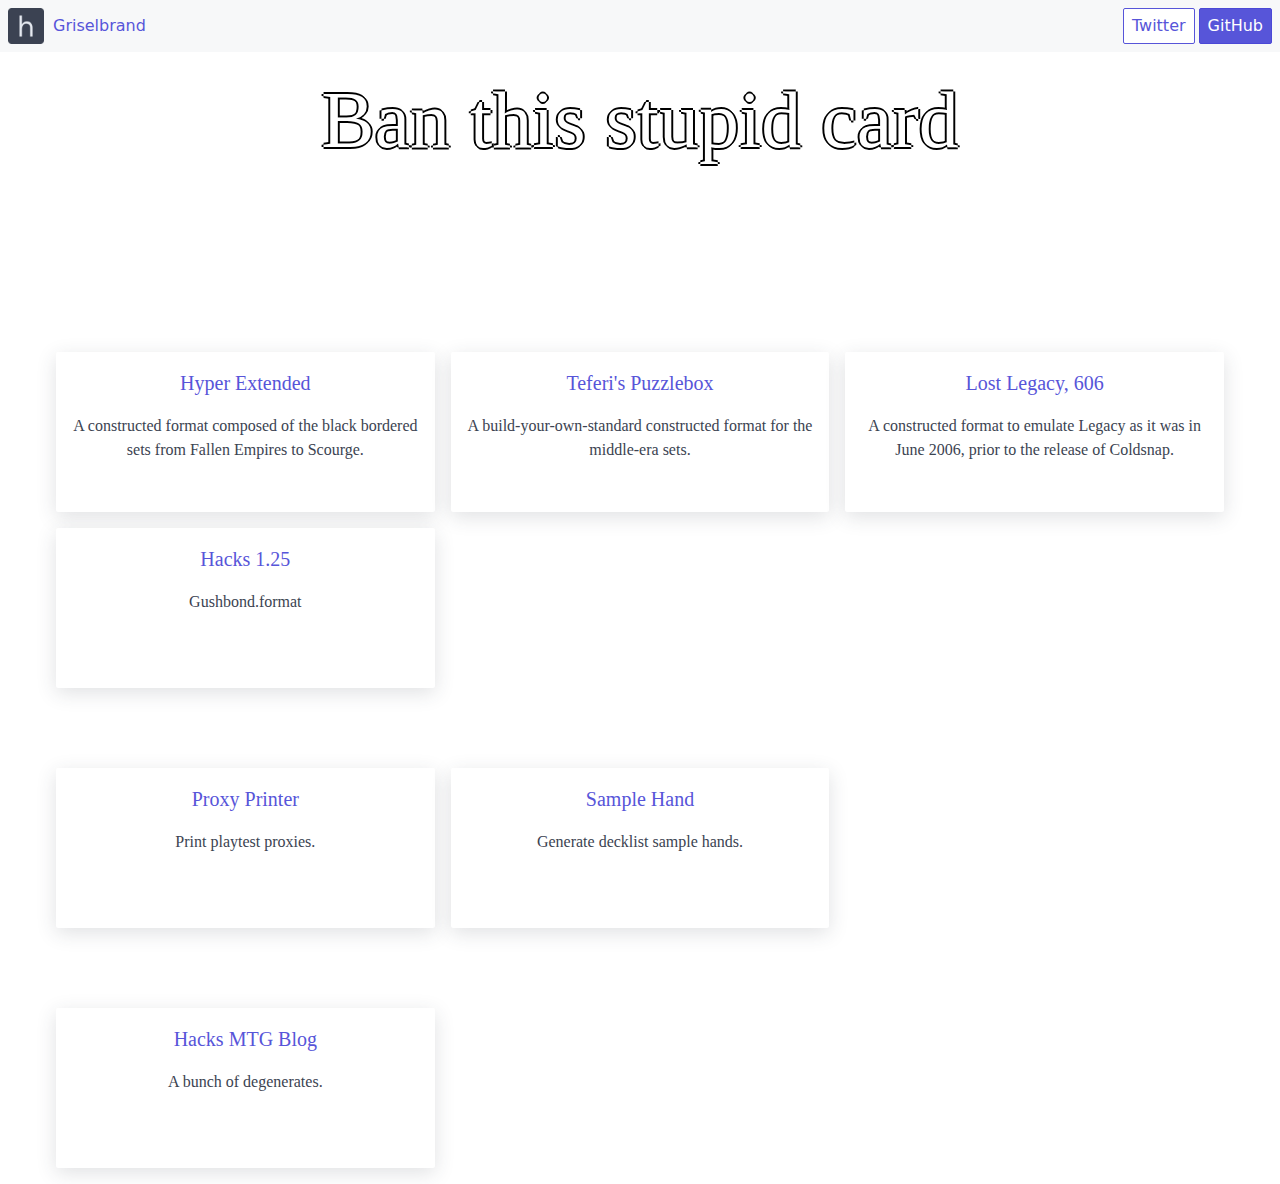
==== docs/index.html @ c2d28b84 "misc: add some links to the main page" ====
<html lang="en-US" class="light">

<head>
    <title>Ban Griselbrand</title>

    <link rel="apple-touch-icon" sizes="180x180" href="./apple-touch-icon.png">
    <link rel="icon" type="image/png" sizes="32x32" href="./favicon-32x32.png">
    <link rel="icon" type="image/png" sizes="16x16" href="./favicon-16x16.png">
    <link rel="manifest" href="./site.webmanifest">

    <meta charset="utf-8">
    <meta http-equiv="content-type" content="text/html; charset=utf-8">
    <meta name="author" content="haganbmj">
    <meta name="description" content="Griselbrand - Why is this dumb card still legal?">
    <meta name="keywords" content="mtg,Magic,Magic the Gathering,Griselbrand">
    <meta name="viewport" content="width=device-width, initial-scale=1.0">

    <meta name="twitter:title" content="Griselbrand">
    <meta name="twitter:creator" content="@haganbmj">
    <meta name="twitter:description" content="Why is this dumb card still legal?">
    <meta name="twitter:card" content="summary">
    
    <meta name="google-site-verification" content="erTQgv0Nrr6MtRSn3VpRcP_nlXKNQwuDUsMXksTIhSw">

    <link rel="stylesheet" type="text/css" href="./css/spectre.css">
    <link rel="stylesheet" type="text/css" href="./css/index.css">

    <style type="text/css">
    body {
        background-image: url('https://c1.scryfall.com/file/scryfall-cards/png/front/b/5/b51666ae-2aef-4cb1-9cd4-44aec81530f8.png');
        background-repeat: repeat;
        background-size: 10em auto;
        background-position: center;
    }

    #content #call {
        margin-bottom: 5rem;
    }

    .call-to-action {
        font-size: 5em;
        text-align: center;
        color: white;
        font-family: 'Comic Sans MS';
        text-shadow: -2px 0 black, 0 2px black, 2px 0 black, 0 -2px black;
    }

    #pages .column {
        padding: 0.4rem;
    }

    #pages .card {
        border: 0;
        box-shadow: 0 0.25rem 1rem rgba(48,55,66,.15);
        height: 100%;
        min-height: 8rem;
        font-family: 'Comic Sans MS';
    }

    #pages .column a {
        text-decoration: none;
    }

    #pages .column .card-body {
        color: var(--primary-text-color);
    }

    #content .columns {
        margin: 0 auto;
    }

    .section-title {
        /* color: white; */
        /* background: var(--grey-light-color); */
        opacity: 0;
    }
    </style>
</head>

<body>
    <header class="navbar bg-gray">
        <section class="navbar-section">
            <a href="/"><img class="navbar-icon" src="./android-chrome-192x192.png"></a>
            <a href="/" class="btn btn-link">Griselbrand</a>
            <!-- <a href="./sample-hand" class="btn ml-1">Sample Hand Generator</a>
            <a href="https://puzzlebox.griselbrand.com" class="btn ml-1">Teferi's Puzzle Box</a>
            <a href="https://hextended.com" class="btn ml-1">Hyper Extended</a> -->
        </section>
        <section class="navbar-section hide-sm">
            <a href="https://twitter.com/haganbmj" target="_blank" class="btn ml-1">Twitter</a>
            <a href="https://github.com/haganbmj/sample-hand" target="_blank" class="btn btn-primary ml-1">GitHub</a>
        </section>
    </header>

    <div id="content" class="container">
        <div id="call" class="columns">
            <div class="column col-12 col-sm-12">
                <div class="call-to-action">Ban this stupid card</div>
            </div>
        </div>

        <div id="pages" class="columns">
            <div id="formats" class="section-title s-rounded column col-12 h2">Formats</div>
            <div class="column col-4 col-sm-12">
                <a href="https://hextended.com">
                    <div class="card text-center">
                        <div class="card-header">
                            <span class="card-title h5">Hyper Extended</span>
                        </div>
                        <div class="card-body">
                            A constructed format composed of the black bordered sets from Fallen Empires to Scourge.
                        </div>
                    </div>
                </a>
            </div>

            <div class="column col-4 col-sm-12">
                <a href="https://puzzlebox.griselbrand.com">
                    <div class="card text-center">
                        <div class="card-header">
                            <span class="card-title h5">Teferi's Puzzlebox</span>
                        </div>
                        <div class="card-body">
                            A build-your-own-standard constructed format for the middle-era sets.
                        </div>
                    </div>
                </a>
            </div>

            <div class="column col-4 col-sm-12">
                <a href="http://606.griselbrand.com">
                    <div class="card text-center">
                        <div class="card-header">
                            <span class="card-title h5">Lost Legacy, 606</span>
                        </div>
                        <div class="card-body">
                            A constructed format to emulate Legacy as it was in June 2006, prior to the release of Coldsnap.
                        </div>
                    </div>
                </a>
            </div>

            <div class="column col-4 col-sm-12">
                <a href="./img/hacks125.png">
                    <div class="card text-center">
                        <div class="card-header">
                            <span class="card-title h5">Hacks 1.25</span>
                        </div>
                        <div class="card-body">
                            Gushbond.format
                        </div>
                    </div>
                </a>
            </div>

            <div id="tools" class="section-title s-rounded column col-12 h2">Tools</div>
            <div class="column col-4 col-sm-12">
                <a href="https://proxy.griselbrand.com">
                    <div class="card text-center">
                        <div class="card-header">
                            <span class="card-title h5">Proxy Printer</span>
                        </div>
                        <div class="card-body">
                            Print playtest proxies.
                        </div>
                    </div>
                </a>
            </div>

            <div class="column col-4 col-sm-12">
                <a href="./sample-hand">
                    <div class="card text-center">
                        <div class="card-header">
                            <span class="card-title h5">Sample Hand</span>
                        </div>
                        <div class="card-body">
                            Generate decklist sample hands.
                        </div>
                    </div>
                </a>
            </div>

            <div id="misc" class="section-title s-rounded column col-12 h2">Miscellaneous</div>
            <div class="column col-4 col-sm-12">
                <a href="http://hacksmtg.com">
                    <div class="card text-center">
                        <div class="card-header">
                            <span class="card-title h5">Hacks MTG Blog</span>
                        </div>
                        <div class="card-body">
                            A bunch of degenerates.
                        </div>
                    </div>
                </a>
            </div>
        </div>
    </div>
</body>

</html>
---- docs/css/index.css ----
html.light {
    /* Primary spectre color scheme */
    --primary-color: #5755d9;
    --secondary-color: #f1f1fc;
    --success-color: #32b643;
    --warning-color: #ffb700;
    --error-color: #e85600;
    --dark-color: #303742;
    --grey-dark-color: #66758c;
    --grey-color: #bcc3ce;
    --grey-light-color: #f7f8f9;
    --light-color: #fff;

    --primary-text-color: #3b4351;
}

.navbar {
    padding: .4rem;
}

.navbar-icon {
    height: 36px;
    width: auto;
}

#content {
    padding: .4rem;
    max-width: 1200px;
    margin: 0 auto;
}

#hand > .column {
    padding: 0;
}

img.card-image {
    border-radius: 4.75% / 3.5%;
}
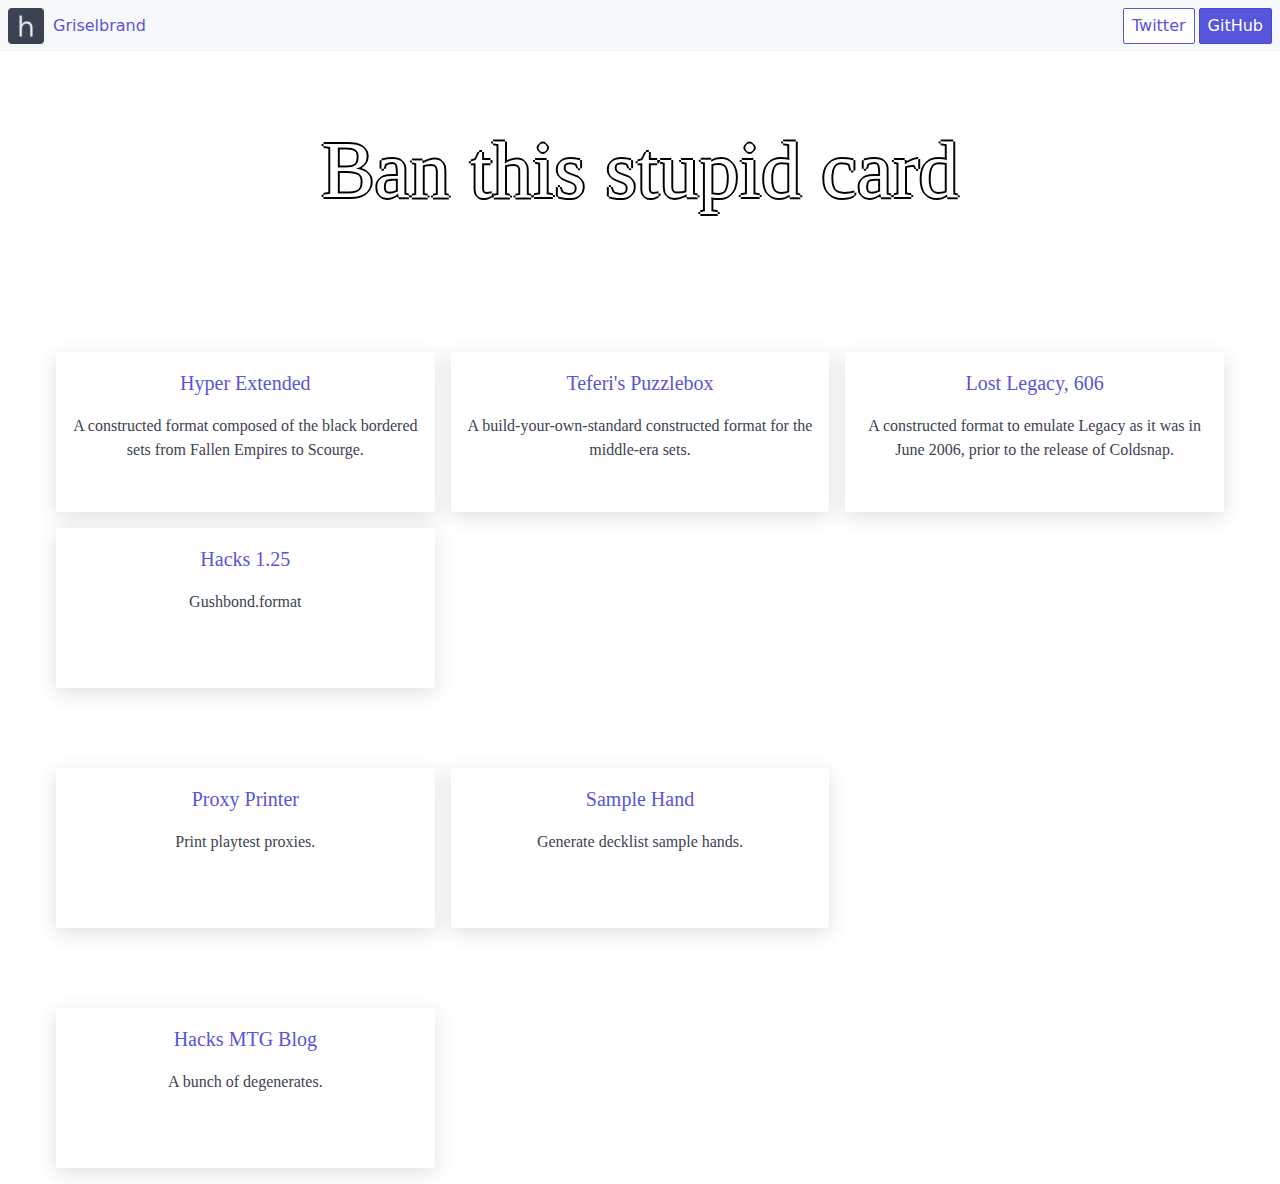
==== commit 1facf9d5: "misc: adjust margin on call to action" ====
--- a/docs/index.html
+++ b/docs/index.html
@@ -34,7 +34,8 @@
     }
 
     #content #call {
-        margin-bottom: 5rem;
+        margin-top: 2.5rem;
+        margin-bottom: 2.5rem;
     }
 
     .call-to-action {
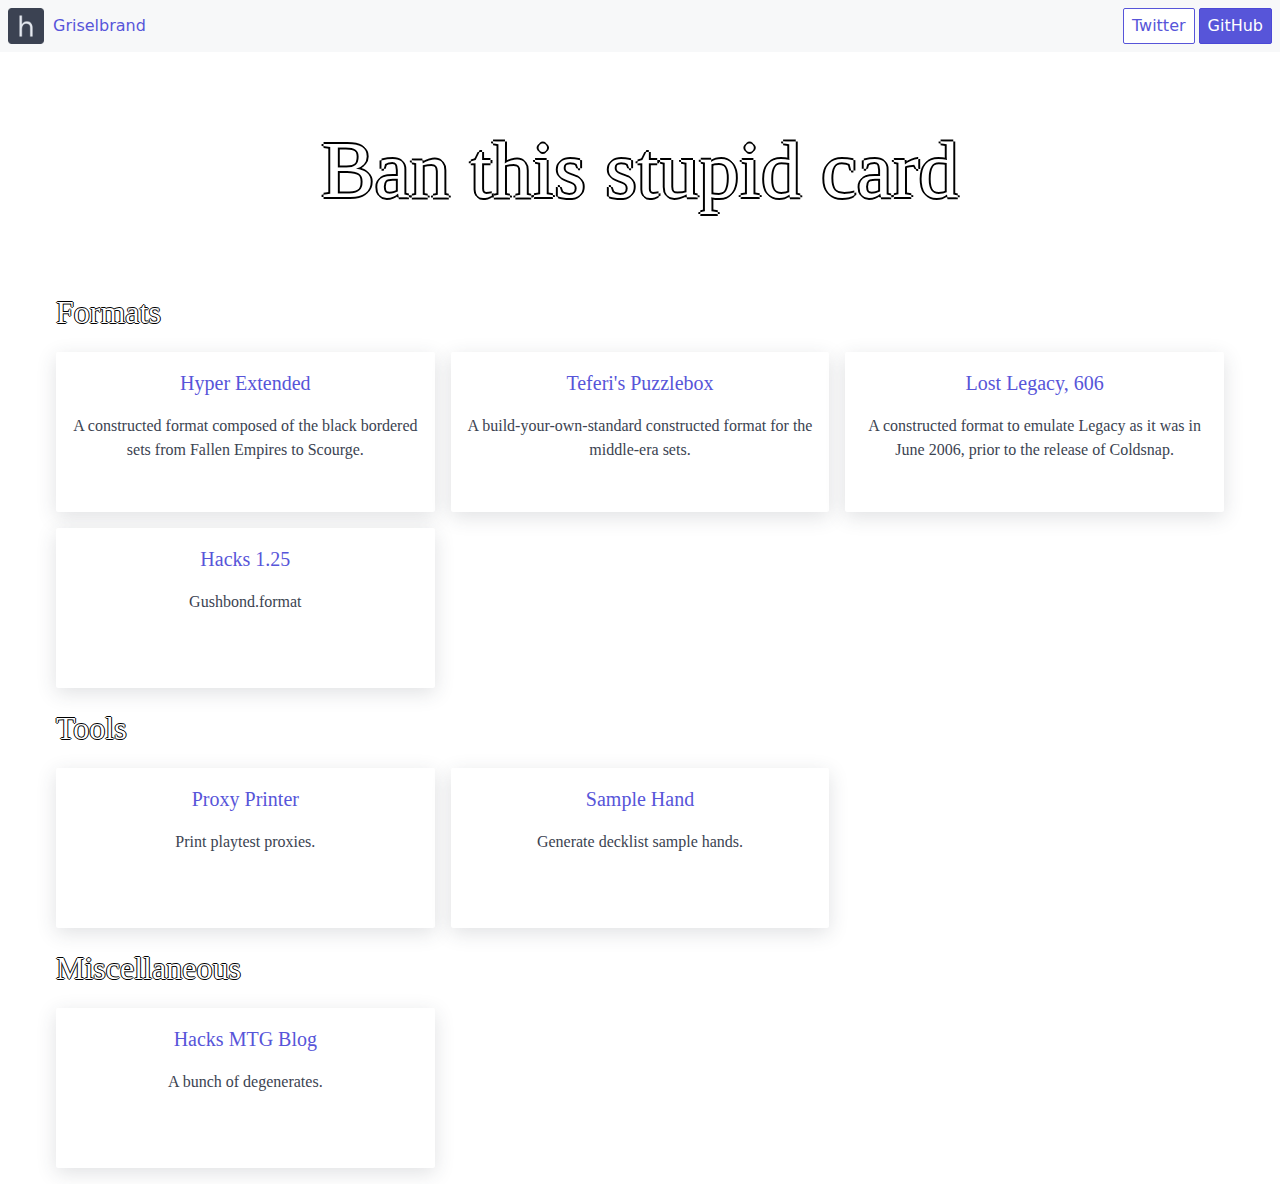
==== commit 7029ad00: "misc: display section titles" ====
--- a/docs/index.html
+++ b/docs/index.html
@@ -71,9 +71,11 @@
     }
 
     .section-title {
-        /* color: white; */
+        color: white;
+        font-family: 'Comic Sans MS';
+        text-shadow: -1px 0 black, 0 1px black, 1px 0 black, 0 -1px black;
         /* background: var(--grey-light-color); */
-        opacity: 0;
+        /* opacity: 0; */
     }
     </style>
 </head>
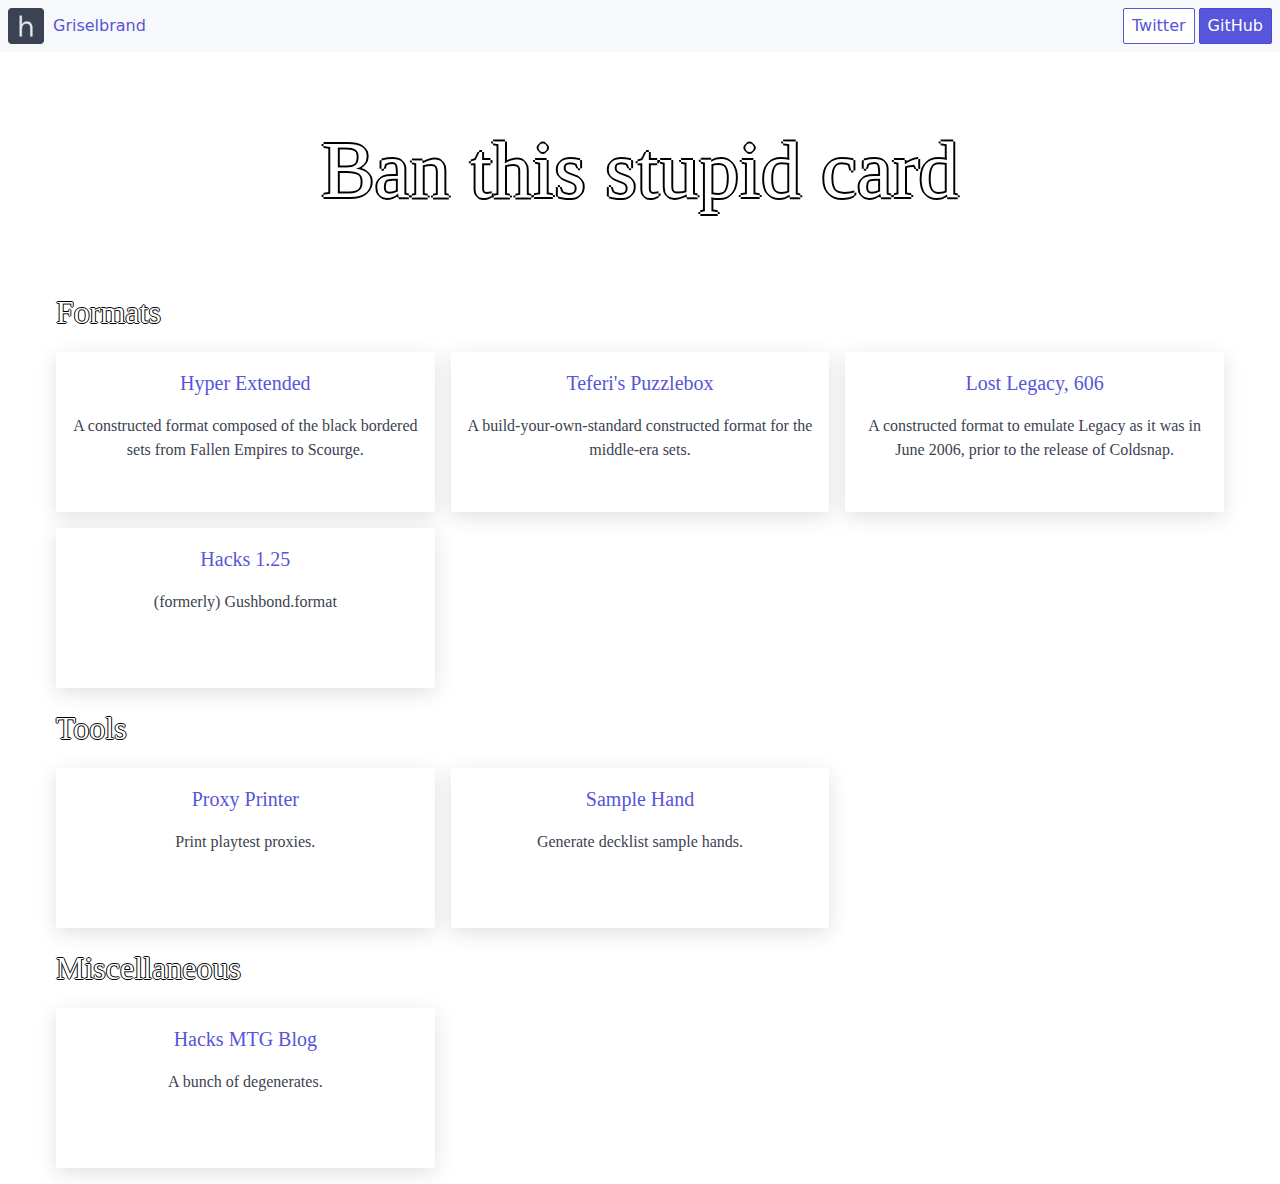
==== commit 909b968a: "misc: update hacks 1.25 rules again" ====
--- a/docs/index.html
+++ b/docs/index.html
@@ -144,13 +144,13 @@
             </div>
 
             <div class="column col-4 col-sm-12">
-                <a href="./img/hacks125.png">
+                <a href="./img/hacks125-3.png">
                     <div class="card text-center">
                         <div class="card-header">
                             <span class="card-title h5">Hacks 1.25</span>
                         </div>
                         <div class="card-body">
-                            Gushbond.format
+                            (formerly) Gushbond.format
                         </div>
                     </div>
                 </a>
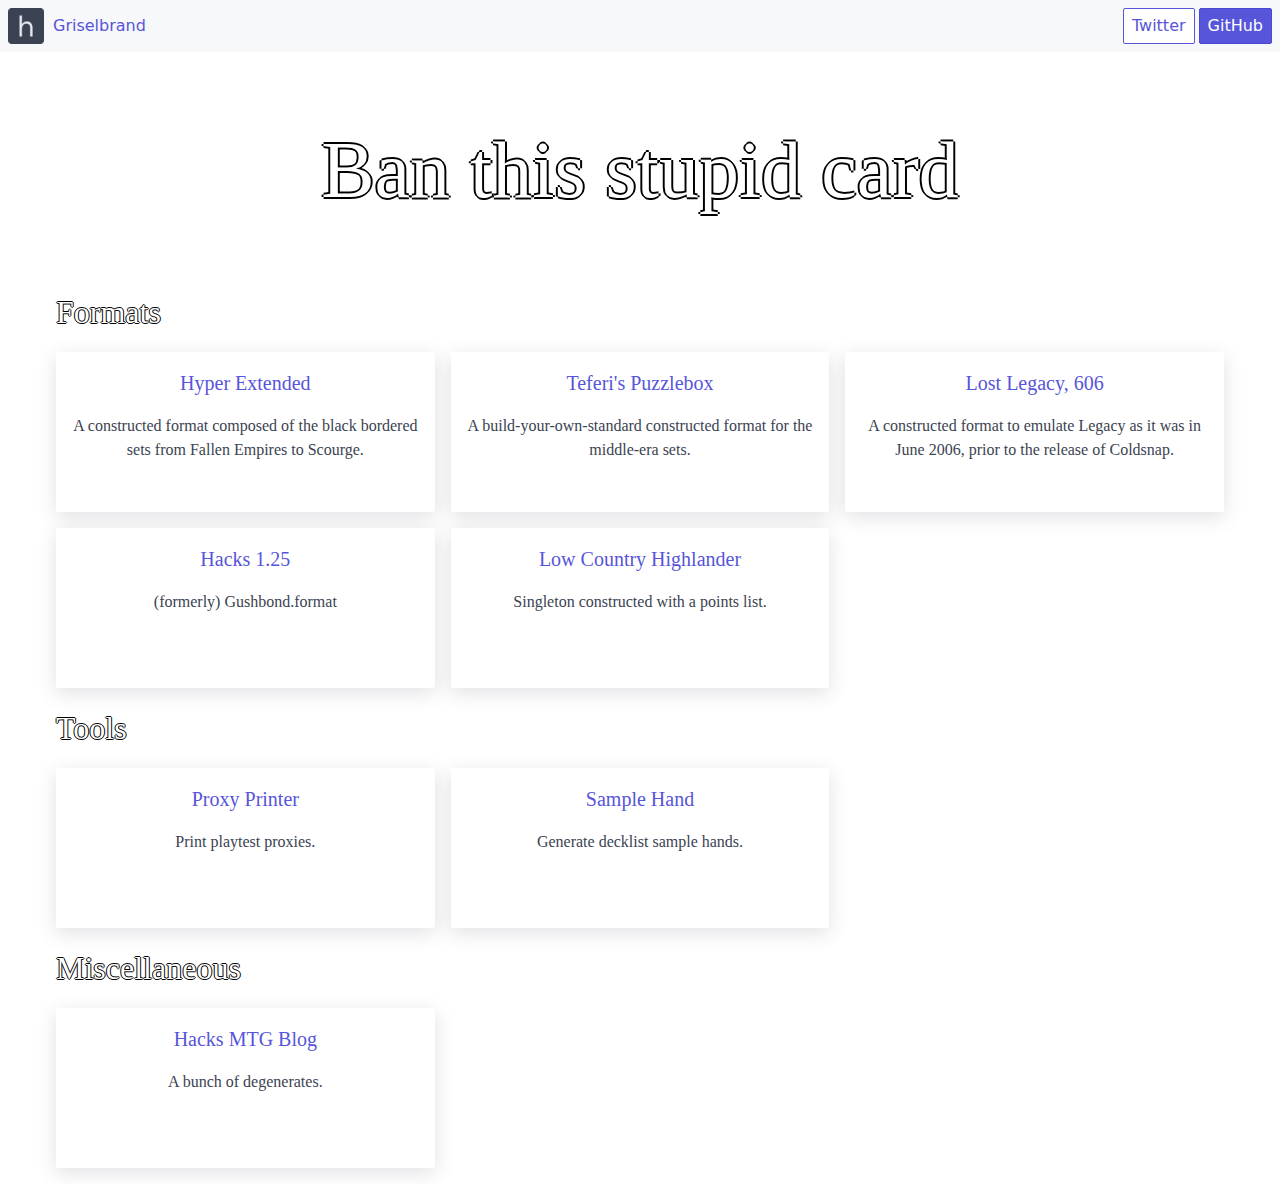
==== commit 79c668ea: "misc: first draft of Low Country Highlander" ====
--- a/docs/index.html
+++ b/docs/index.html
@@ -156,6 +156,19 @@
                 </a>
             </div>
 
+            <div class="column col-4 col-sm-12">
+                <a href="./lch">
+                    <div class="card text-center">
+                        <div class="card-header">
+                            <span class="card-title h5">Low Country Highlander</span>
+                        </div>
+                        <div class="card-body">
+                            Singleton constructed with a points list.
+                        </div>
+                    </div>
+                </a>
+            </div>
+
             <div id="tools" class="section-title s-rounded column col-12 h2">Tools</div>
             <div class="column col-4 col-sm-12">
                 <a href="https://proxy.griselbrand.com">
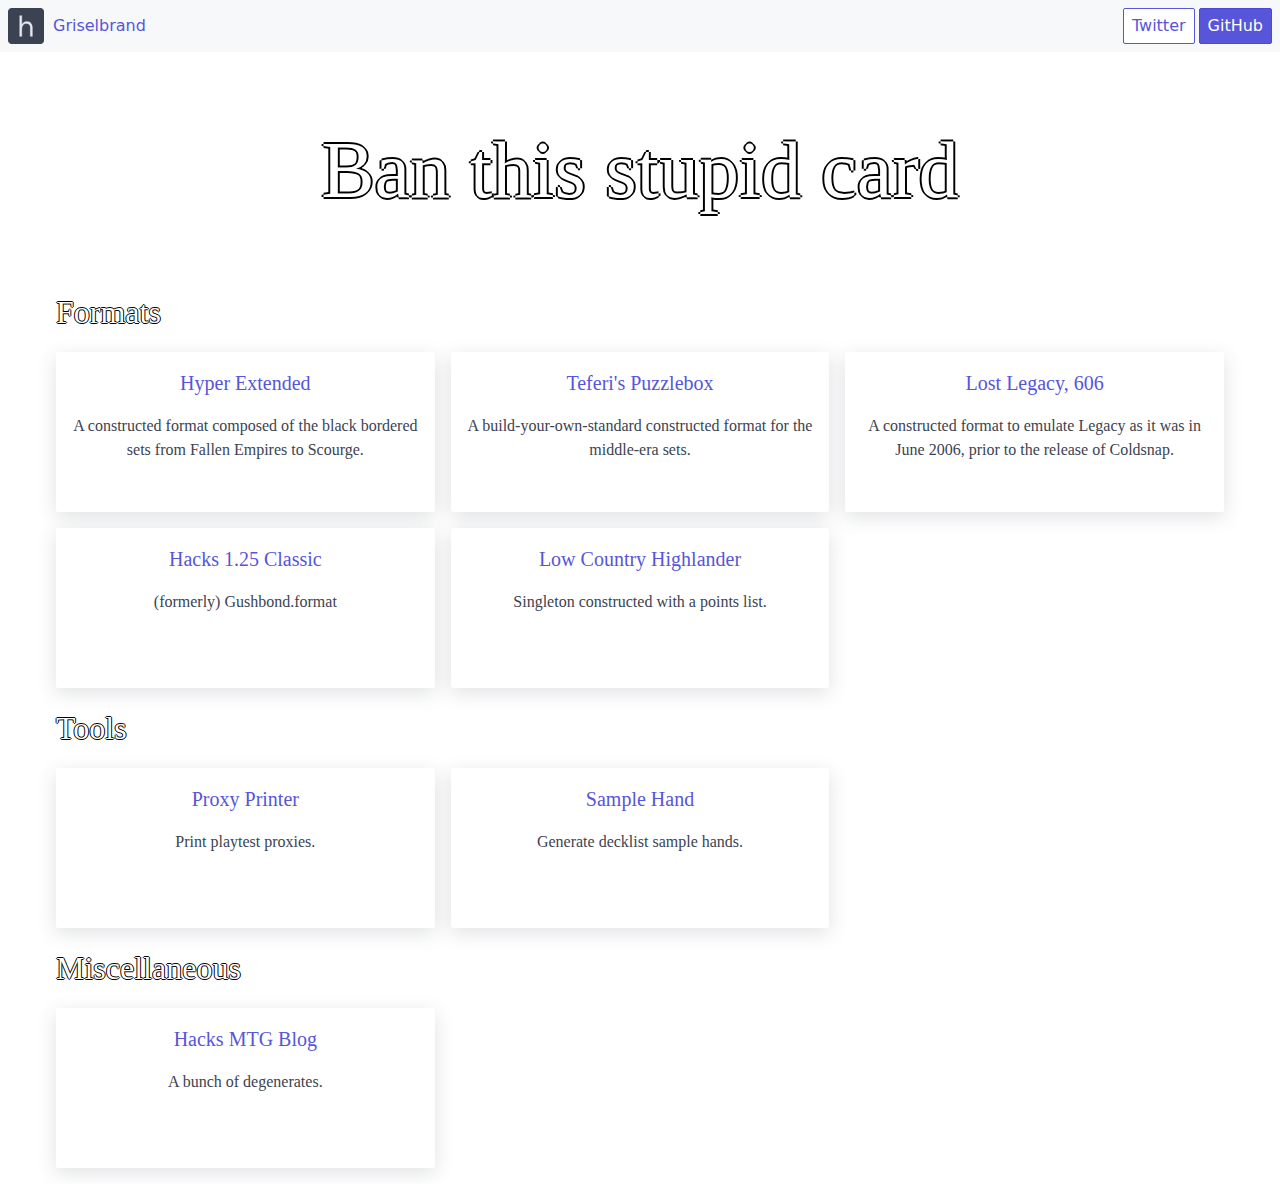
==== commit 5a137d0d: "feat: add hacks 1.25 page" ====
--- a/docs/index.html
+++ b/docs/index.html
@@ -144,10 +144,10 @@
             </div>
 
             <div class="column col-4 col-sm-12">
-                <a href="./img/hacks125-3.png">
-                    <div class="card text-center">
-                        <div class="card-header">
-                            <span class="card-title h5">Hacks 1.25</span>
+                <a href="./hacks125">
+                    <div class="card text-center">
+                        <div class="card-header">
+                            <span class="card-title h5">Hacks 1.25 Classic</span>
                         </div>
                         <div class="card-body">
                             (formerly) Gushbond.format
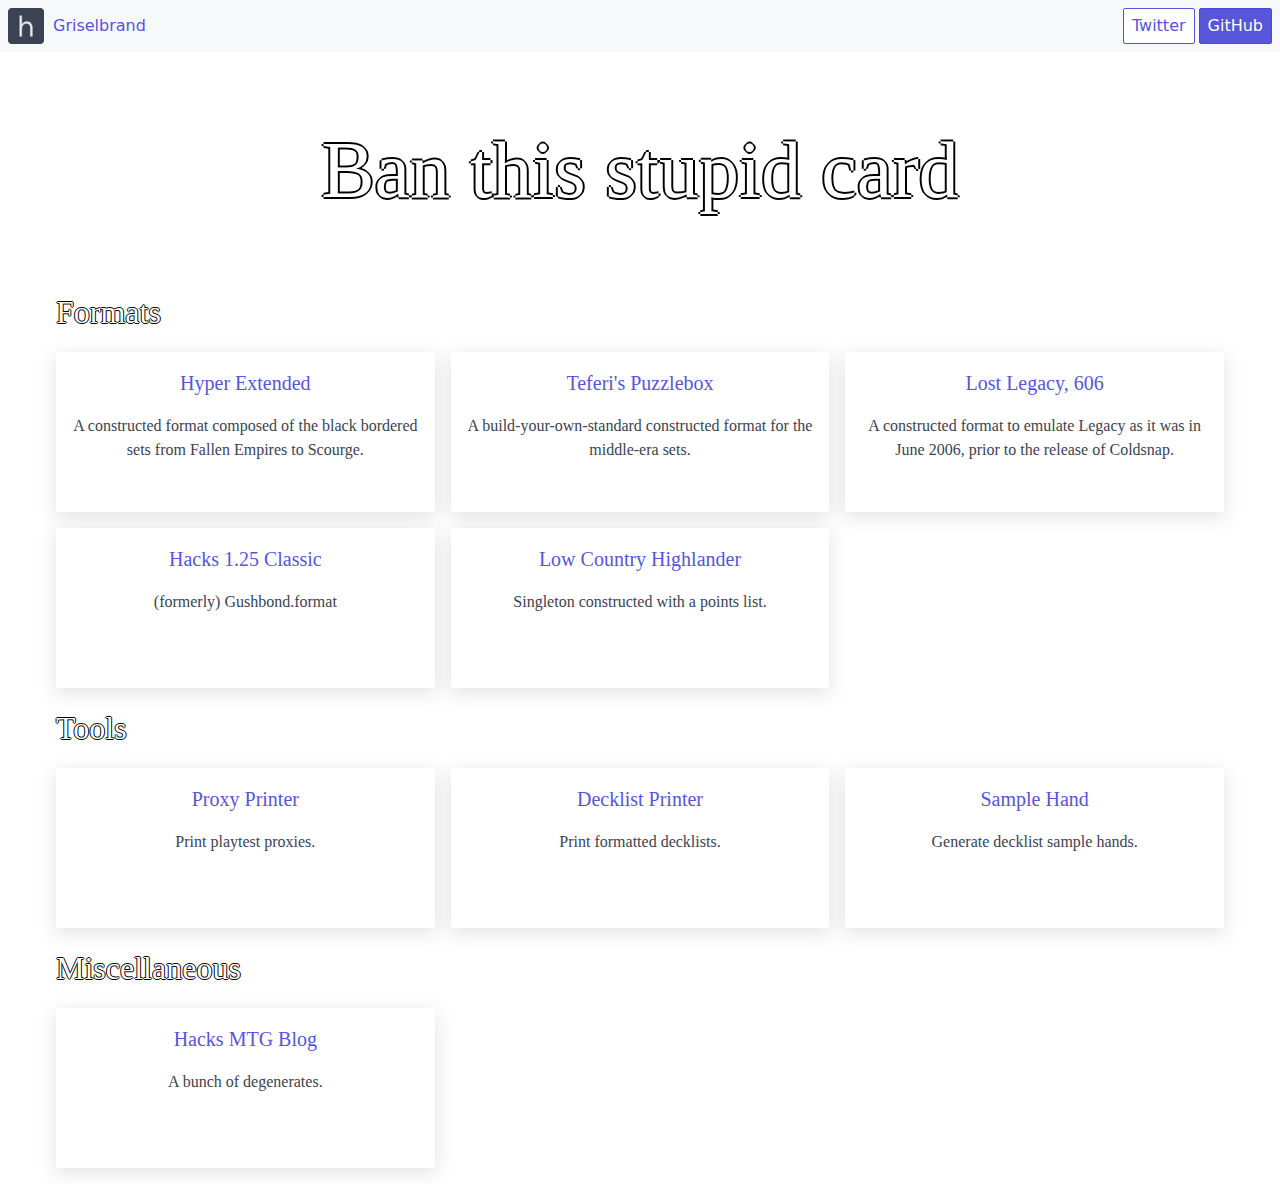
==== commit 6c4fc0cf: "misc: add decklist.griselbrand link" ====
--- a/docs/index.html
+++ b/docs/index.html
@@ -184,6 +184,19 @@
             </div>
 
             <div class="column col-4 col-sm-12">
+                <a href="https://decklist.griselbrand.com">
+                    <div class="card text-center">
+                        <div class="card-header">
+                            <span class="card-title h5">Decklist Printer</span>
+                        </div>
+                        <div class="card-body">
+                            Print formatted decklists.
+                        </div>
+                    </div>
+                </a>
+            </div>
+
+            <div class="column col-4 col-sm-12">
                 <a href="./sample-hand">
                     <div class="card text-center">
                         <div class="card-header">
